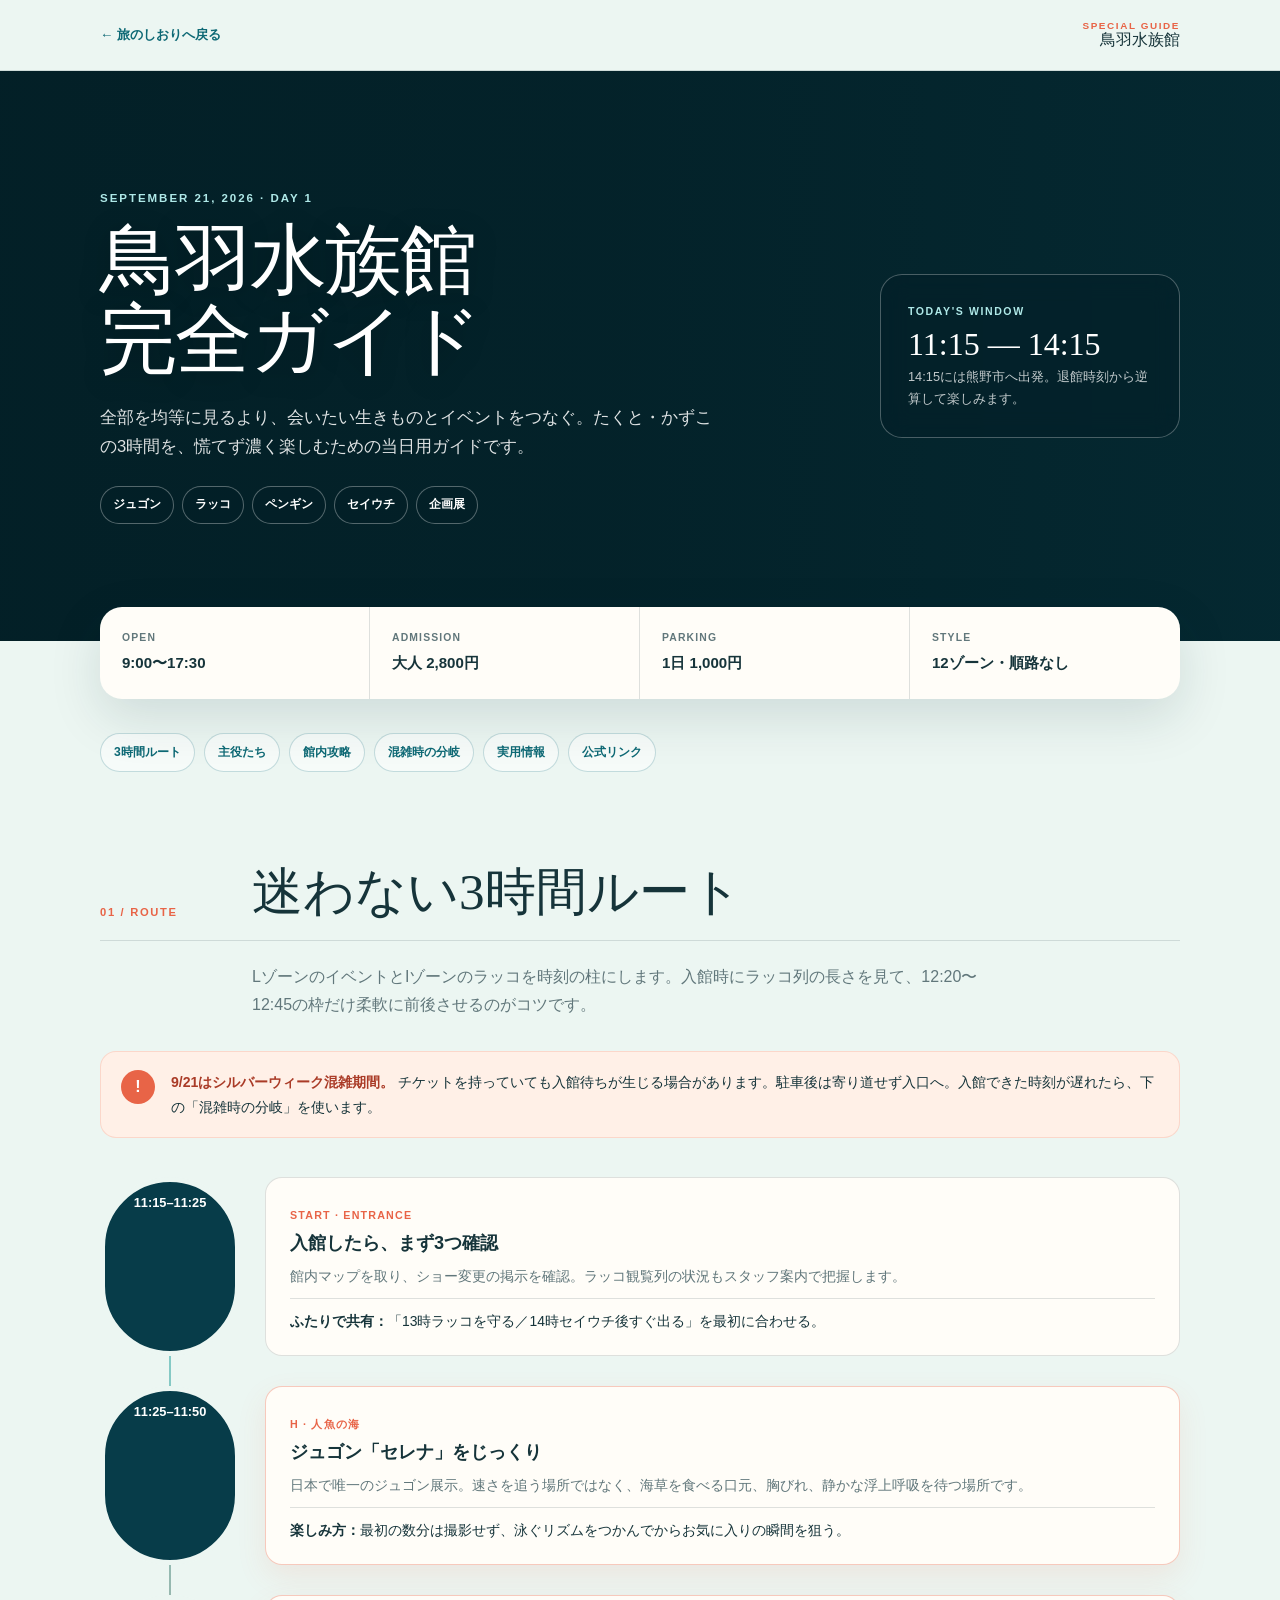
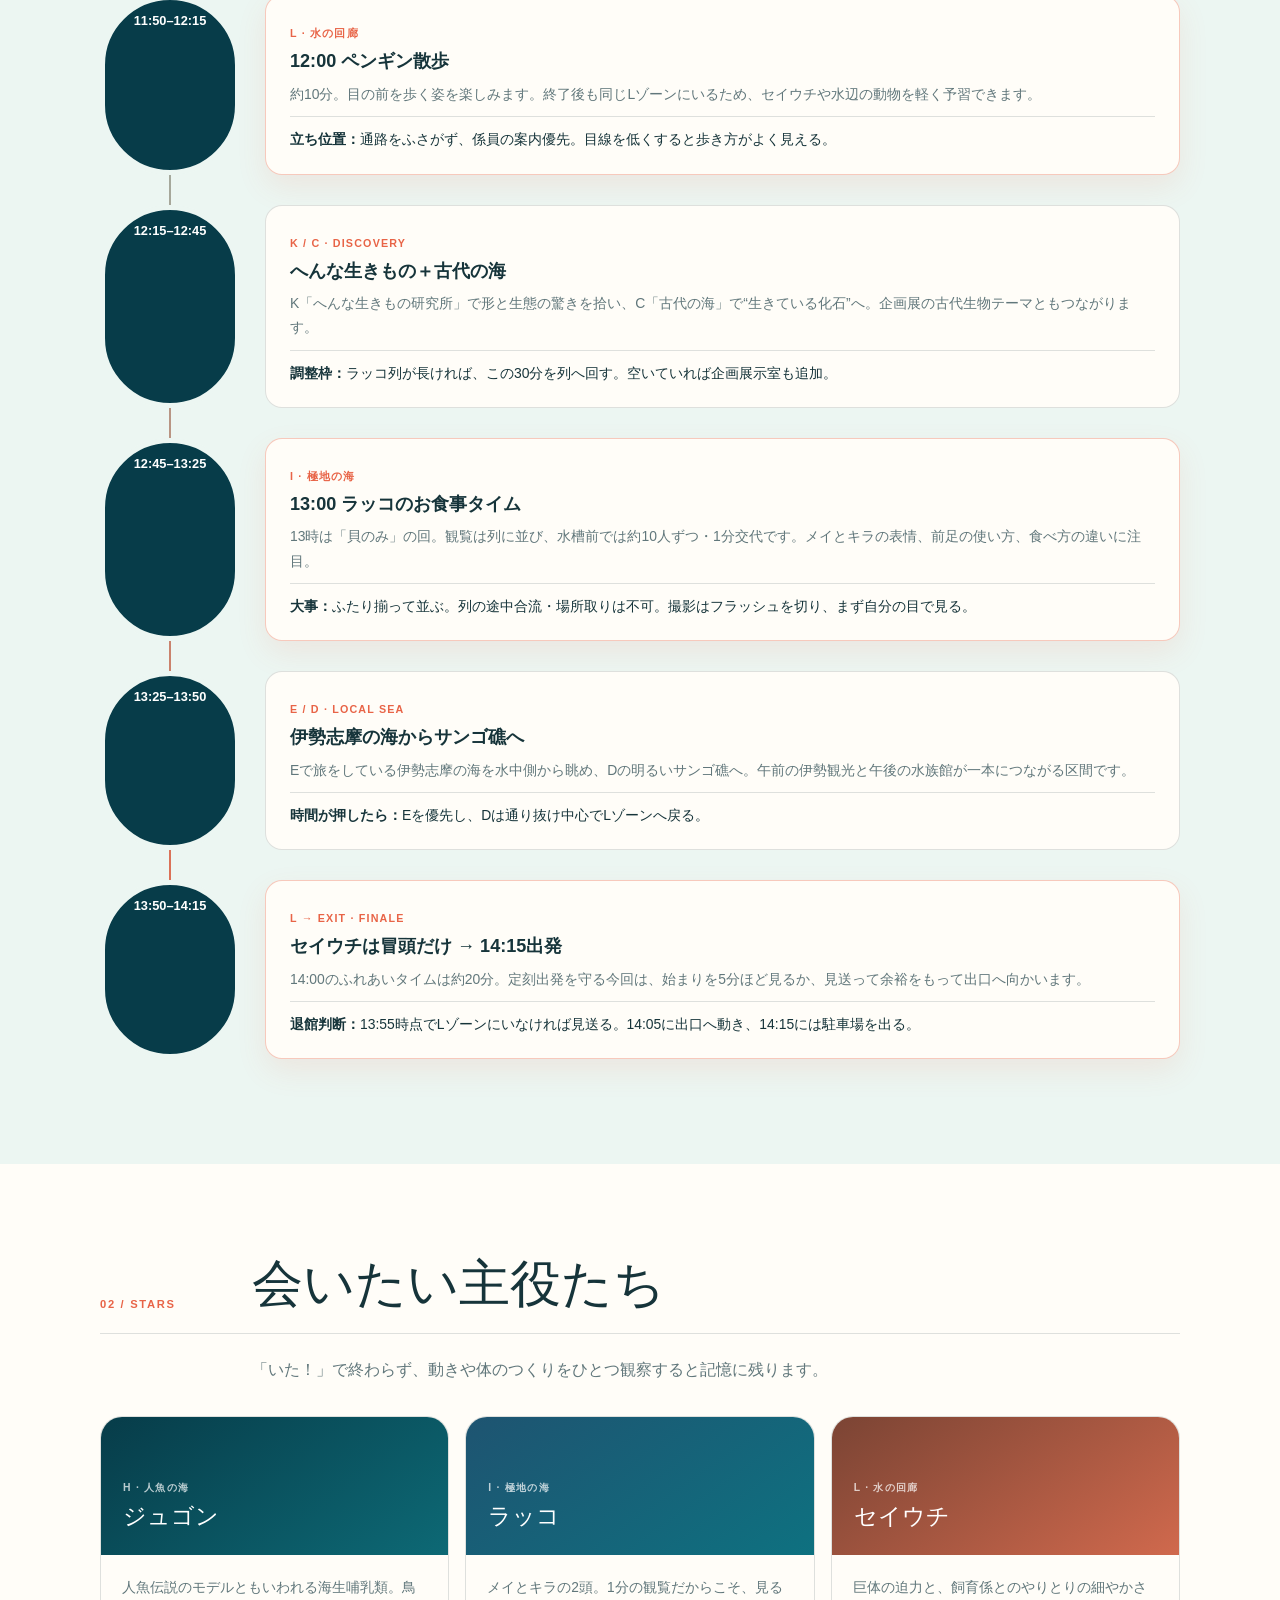
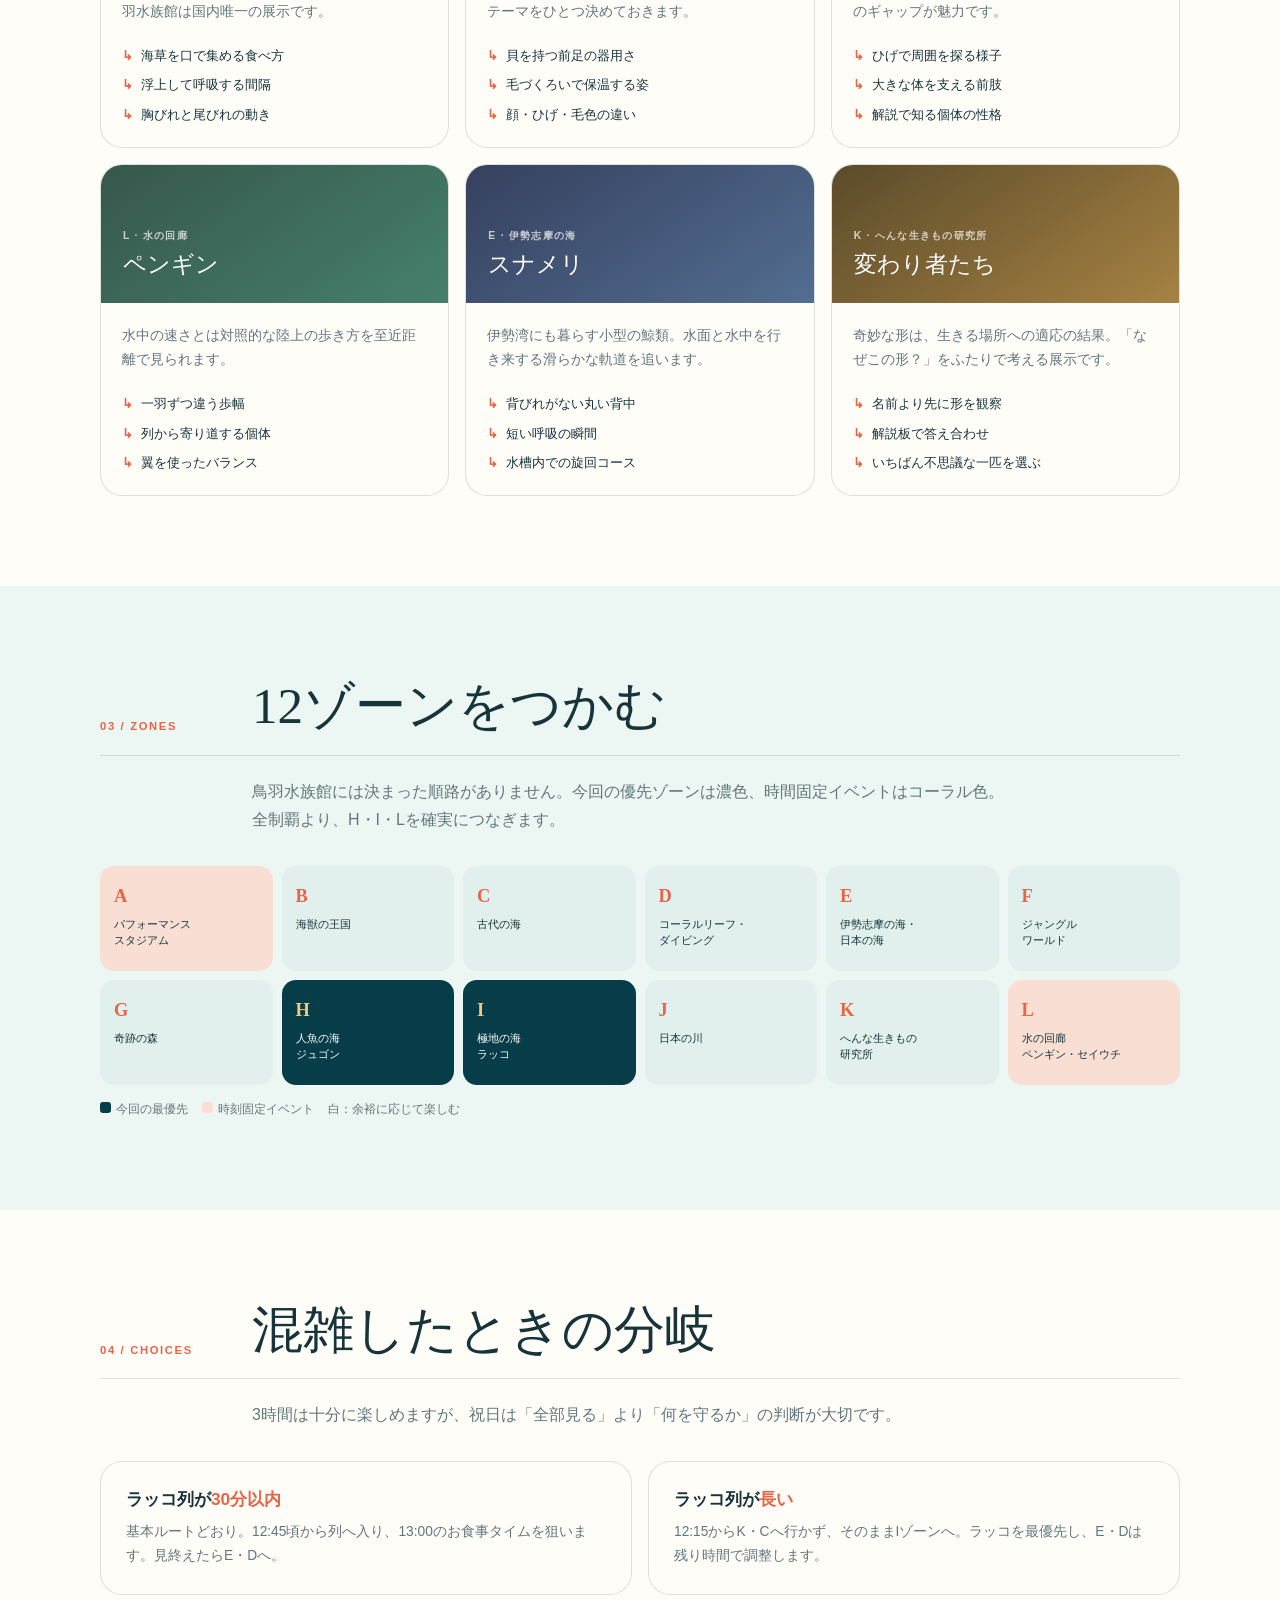
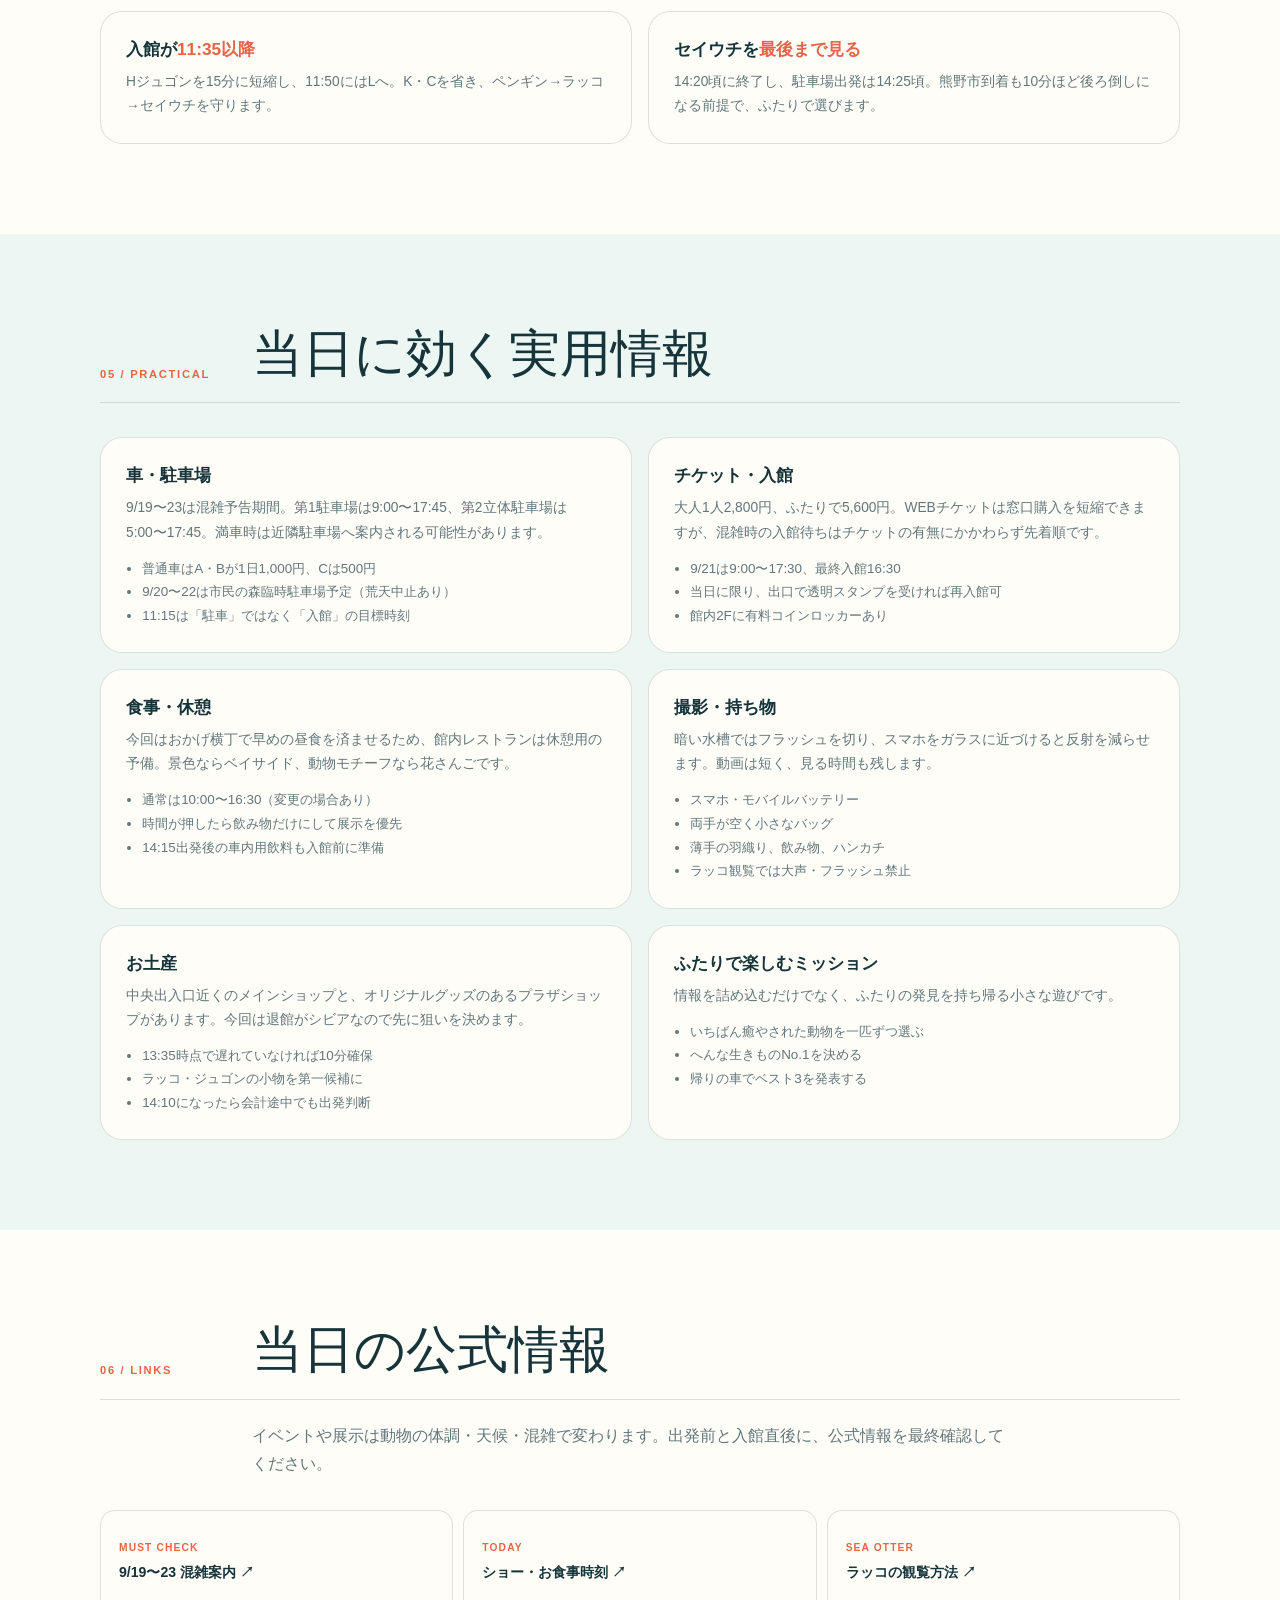
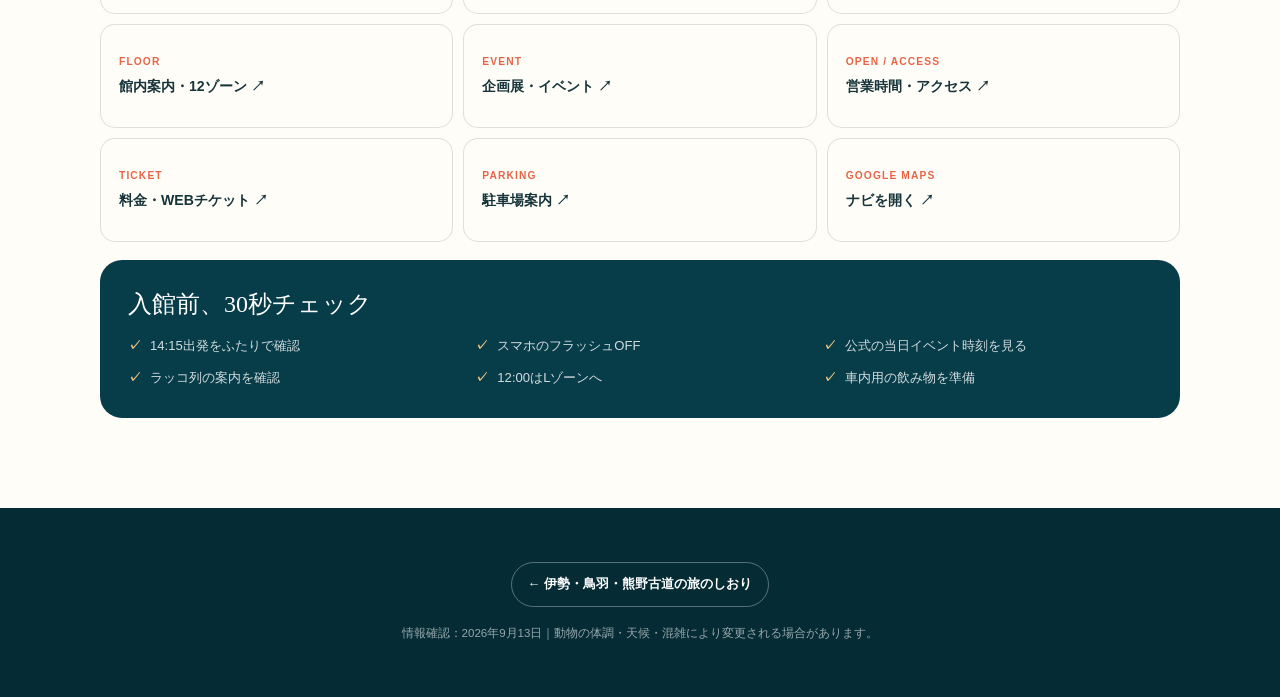
==== docs/toba-aquarium/index.html @ cc1ca096 "Add Toba Aquarium complete guide" ====
<!doctype html>
<html lang="ja">
<head>
  <meta charset="utf-8" />
  <meta name="viewport" content="width=device-width, initial-scale=1" />
  <meta name="description" content="2026年9月21日、11:15〜14:15の鳥羽水族館を楽しみ尽くす3時間完全ガイド" />
  <meta name="theme-color" content="#073c49" />
  <title>鳥羽水族館 完全ガイド｜伊勢・鳥羽・熊野古道の旅</title>
  <style>
    :root {
      --deep: #073c49;
      --deep-2: #052c35;
      --sea: #0d6975;
      --aqua: #78d7d6;
      --foam: #ecf6f2;
      --paper: #fffdf8;
      --coral: #e86447;
      --gold: #f2c77f;
      --ink: #16343a;
      --muted: #61777b;
      --line: rgba(22,52,58,.14);
      --shadow: 0 18px 52px rgba(5,44,53,.13);
      --radius: 22px;
      --shell: min(1080px, calc(100% - 48px));
    }
    * { box-sizing: border-box; }
    html { scroll-behavior: smooth; scroll-padding-top: 86px; overflow-x: clip; }
    body { margin: 0; overflow-x: clip; background: var(--foam); color: var(--ink); font-family: -apple-system, BlinkMacSystemFont, "Hiragino Sans", "Yu Gothic", sans-serif; font-size: 16px; line-height: 1.75; }
    a { color: inherit; }
    img { display: block; max-width: 100%; }
    .shell { width: var(--shell); margin-inline: auto; }
    .skip { position: absolute; left: 12px; top: -80px; z-index: 2000; padding: 9px 12px; background: #fff; color: var(--deep); }
    .skip:focus { top: 10px; }
    .site-header { position: sticky; top: 0; z-index: 1000; background: rgba(236,246,242,.94); border-bottom: 1px solid var(--line); backdrop-filter: blur(15px); }
    .header-inner { min-height: 70px; display: flex; align-items: center; justify-content: space-between; gap: 24px; }
    .back { text-decoration: none; font-size: .83rem; font-weight: 800; color: var(--sea); }
    .brand { text-align: right; line-height: 1.15; }
    .brand small { display: block; color: var(--coral); font-size: .62rem; font-weight: 900; letter-spacing: .16em; }
    .brand strong { font-family: Georgia, "Hiragino Mincho ProN", serif; font-size: 1.02rem; font-weight: 500; }

    .hero { position: relative; min-height: 570px; overflow: hidden; background: var(--deep-2); color: #fff; isolation: isolate; }
    .hero::before { content: ""; position: absolute; inset: 0; z-index: -2; background: url("https://commons.wikimedia.org/wiki/Special:FilePath/%E9%B3%A5%E7%BE%BD%E6%B0%B4%E6%97%8F%E9%A4%A8%20Toba%20Aquarium%20%2854790849678%29.jpg?width=1600") center 48% / cover; }
    .hero::after { content: ""; position: absolute; inset: 0; z-index: -1; background: linear-gradient(90deg, rgba(3,31,38,.94), rgba(3,31,38,.76) 48%, rgba(3,31,38,.29)); }
    .hero-inner { min-height: 570px; display: grid; grid-template-columns: minmax(0,1fr) 300px; gap: 54px; align-items: center; padding-block: 62px; }
    .eyebrow { margin: 0 0 13px; color: #afe9e8; font-size: .72rem; font-weight: 900; letter-spacing: .17em; }
    h1 { margin: 0; font-family: Georgia, "Hiragino Mincho ProN", serif; font-size: clamp(3rem, 6vw, 5.8rem); font-weight: 500; line-height: 1.04; letter-spacing: -.025em; text-shadow: 0 4px 26px rgba(0,0,0,.25); }
    .hero-lead { max-width: 620px; margin: 22px 0 0; color: rgba(255,255,255,.87); font-size: 1.04rem; }
    .hero-tags { display: flex; flex-wrap: wrap; gap: 8px; margin-top: 25px; }
    .hero-tags span { padding: 7px 12px; border: 1px solid rgba(255,255,255,.32); border-radius: 999px; background: rgba(3,31,38,.25); font-size: .76rem; font-weight: 800; }
    .clock { padding: 27px; border: 1px solid rgba(255,255,255,.28); border-radius: var(--radius); background: rgba(3,31,38,.48); backdrop-filter: blur(13px); }
    .clock small { display: block; color: #afe9e8; font-size: .66rem; font-weight: 900; letter-spacing: .15em; }
    .clock strong { display: block; margin: 5px 0 2px; font-family: Georgia, serif; font-size: 2rem; font-weight: 500; line-height: 1.2; }
    .clock p { margin: 0; color: rgba(255,255,255,.76); font-size: .8rem; }

    .quickbar { position: relative; z-index: 2; margin-top: -34px; }
    .quickgrid { display: grid; grid-template-columns: repeat(4,1fr); overflow: hidden; border-radius: var(--radius); background: var(--paper); box-shadow: var(--shadow); }
    .quick { min-width: 0; padding: 22px; border-right: 1px solid var(--line); }
    .quick:last-child { border: 0; }
    .quick small { display: block; color: var(--muted); font-size: .65rem; font-weight: 800; letter-spacing: .11em; }
    .quick b { display: block; margin-top: 3px; font-size: .94rem; }

    .jump { display: flex; gap: 9px; margin-block: 34px 0; overflow-x: auto; scrollbar-width: none; }
    .jump::-webkit-scrollbar { display: none; }
    .jump a { flex: 0 0 auto; padding: 8px 13px; border: 1px solid rgba(13,105,117,.22); border-radius: 999px; background: rgba(255,255,255,.55); color: var(--sea); font-size: .76rem; font-weight: 800; text-decoration: none; }
    .section { padding-block: 90px; }
    .section.alt { background: var(--paper); }
    .section-head { display: grid; grid-template-columns: 124px 1fr; gap: 28px; align-items: end; margin-bottom: 34px; padding-bottom: 18px; border-bottom: 1px solid var(--line); }
    .section-no { margin: 0; color: var(--coral); font-size: .7rem; font-weight: 900; letter-spacing: .15em; }
    h2 { margin: 0; font-family: Georgia, "Hiragino Mincho ProN", serif; font-size: clamp(2rem, 4vw, 3.35rem); font-weight: 500; line-height: 1.18; }
    h3 { line-height: 1.4; }
    .lead { max-width: 760px; margin: -12px 0 32px 152px; color: var(--muted); }
    .notice { display: grid; grid-template-columns: auto 1fr; gap: 16px; align-items: start; margin-bottom: 24px; padding: 18px 20px; border-radius: 16px; background: #fff0e7; border: 1px solid rgba(232,100,71,.18); }
    .notice-mark { display: grid; place-items: center; width: 34px; height: 34px; border-radius: 50%; background: var(--coral); color: #fff; font-weight: 900; }
    .notice p { margin: 0; font-size: .88rem; }
    .notice b { color: #aa3b27; }

    .route { position: relative; display: grid; gap: 0; margin: 0; padding: 0; list-style: none; }
    .route::before { content: ""; position: absolute; left: 69px; top: 40px; bottom: 40px; width: 2px; background: linear-gradient(var(--aqua), var(--coral)); }
    .route li { position: relative; display: grid; grid-template-columns: 140px 1fr; gap: 25px; padding: 15px 0; }
    .route time { position: relative; z-index: 1; justify-self: start; min-width: 140px; padding: 10px 12px; border: 5px solid var(--foam); border-radius: 999px; background: var(--deep); color: #fff; font-size: .8rem; font-weight: 900; text-align: center; font-variant-numeric: tabular-nums; }
    .route-card { padding: 22px 24px; border: 1px solid var(--line); border-radius: 17px; background: var(--paper); }
    .route-card.feature { border-color: rgba(232,100,71,.34); box-shadow: 0 12px 30px rgba(232,100,71,.1); }
    .route-card small { color: var(--coral); font-size: .67rem; font-weight: 900; letter-spacing: .11em; }
    .route-card h3 { margin: 3px 0 7px; font-size: 1.13rem; }
    .route-card p { margin: 0; color: var(--muted); font-size: .87rem; }
    .route-card .tip { margin-top: 10px; padding-top: 10px; border-top: 1px solid var(--line); color: var(--ink); }

    .animal-grid { display: grid; grid-template-columns: repeat(3,1fr); gap: 16px; }
    .animal { min-width: 0; overflow: hidden; border: 1px solid var(--line); border-radius: var(--radius); background: var(--paper); }
    .animal-top { min-height: 138px; display: grid; align-content: end; padding: 22px; background: linear-gradient(145deg, var(--deep), var(--sea)); color: #fff; }
    .animal:nth-child(2) .animal-top { background: linear-gradient(145deg, #1e5471, #0e7180); }
    .animal:nth-child(3) .animal-top { background: linear-gradient(145deg, #7b4434, #d0694d); }
    .animal:nth-child(4) .animal-top { background: linear-gradient(145deg, #37574c, #45806c); }
    .animal:nth-child(5) .animal-top { background: linear-gradient(145deg, #36405e, #526e91); }
    .animal:nth-child(6) .animal-top { background: linear-gradient(145deg, #5b4b2a, #a68243); }
    .animal-top small { color: rgba(255,255,255,.72); font-size: .65rem; font-weight: 900; letter-spacing: .12em; }
    .animal-top h3 { margin: 4px 0 0; font-family: Georgia, "Hiragino Mincho ProN", serif; font-size: 1.42rem; font-weight: 500; }
    .animal-body { padding: 21px; }
    .animal-body p { margin: 0; color: var(--muted); font-size: .86rem; }
    .watch { margin: 14px 0 0; padding: 0; list-style: none; }
    .watch li { padding: 7px 0 0 19px; position: relative; font-size: .8rem; }
    .watch li::before { content: "↳"; position: absolute; left: 0; color: var(--coral); font-weight: 900; }

    .zone-map { display: grid; grid-template-columns: repeat(6,1fr); gap: 9px; }
    .zone { min-height: 105px; padding: 14px; border-radius: 14px; background: #e2f0ed; }
    .zone.priority { background: var(--deep); color: #fff; }
    .zone.event { background: #f9dfd3; }
    .zone b { display: block; color: var(--coral); font-family: Georgia, serif; font-size: 1.15rem; }
    .zone.priority b { color: var(--gold); }
    .zone span { display: block; margin-top: 4px; font-size: .71rem; line-height: 1.45; }
    .legend { display: flex; flex-wrap: wrap; gap: 14px; margin-top: 14px; color: var(--muted); font-size: .75rem; }
    .legend i { display: inline-block; width: 11px; height: 11px; margin-right: 5px; border-radius: 3px; background: var(--deep); }
    .legend span:nth-child(2) i { background: #f9dfd3; }

    .choice-grid, .practical-grid { display: grid; grid-template-columns: 1fr 1fr; gap: 16px; }
    .choice, .practical { padding: 25px; border: 1px solid var(--line); border-radius: var(--radius); background: var(--paper); }
    .choice h3, .practical h3 { margin: 0 0 9px; font-size: 1.08rem; }
    .choice p, .practical p { margin: 0; color: var(--muted); font-size: .86rem; }
    .choice strong { color: var(--coral); }
    .practical ul { margin: 12px 0 0; padding-left: 1.2em; color: var(--muted); font-size: .84rem; }

    .links { display: grid; grid-template-columns: repeat(3,1fr); gap: 10px; }
    .link { display: grid; min-height: 104px; align-content: center; padding: 18px; border: 1px solid var(--line); border-radius: 15px; background: var(--paper); text-decoration: none; transition: transform .2s ease, box-shadow .2s ease; }
    .link:hover, .link:focus-visible { transform: translateY(-2px); box-shadow: var(--shadow); }
    .link small { color: var(--coral); font-size: .64rem; font-weight: 900; letter-spacing: .11em; }
    .link b { margin-top: 3px; font-size: .88rem; }
    .final-card { margin-top: 18px; padding: 28px; border-radius: var(--radius); background: var(--deep); color: #fff; }
    .final-card h3 { margin: 0 0 14px; font-family: Georgia, "Hiragino Mincho ProN", serif; font-size: 1.5rem; font-weight: 500; }
    .check { display: grid; grid-template-columns: repeat(3,1fr); gap: 9px 18px; margin: 0; padding: 0; list-style: none; }
    .check li { padding-left: 22px; position: relative; color: rgba(255,255,255,.82); font-size: .82rem; }
    .check li::before { content: "✓"; position: absolute; left: 0; color: var(--gold); font-weight: 900; }
    footer { padding: 54px 24px; background: var(--deep-2); color: #fff; text-align: center; }
    footer a { display: inline-block; padding: 10px 16px; border: 1px solid rgba(255,255,255,.32); border-radius: 999px; text-decoration: none; font-size: .8rem; font-weight: 800; }
    footer p { margin: 16px 0 0; color: rgba(255,255,255,.58); font-size: .72rem; }

    @media (max-width: 900px) {
      .hero-inner { grid-template-columns: 1fr; }
      .clock { max-width: 430px; }
      .quickgrid { grid-template-columns: 1fr 1fr; }
      .quick:nth-child(2) { border-right: 0; }
      .quick:nth-child(-n+2) { border-bottom: 1px solid var(--line); }
      .animal-grid { grid-template-columns: 1fr 1fr; }
      .zone-map { grid-template-columns: repeat(4,1fr); }
    }
    @media (max-width: 680px) {
      :root { --shell: calc(100% - 28px); --radius: 18px; }
      html { scroll-padding-top: 68px; }
      .header-inner { min-height: 64px; }
      .brand strong { font-size: .88rem; }
      .hero, .hero-inner { min-height: 600px; }
      .hero::after { background: linear-gradient(0deg, rgba(3,31,38,.96), rgba(3,31,38,.67) 70%, rgba(3,31,38,.28)); }
      .hero-inner { align-content: end; gap: 24px; padding-block: 52px 70px; }
      h1 { font-size: clamp(2.75rem, 13vw, 4rem); }
      .hero-lead { font-size: .92rem; }
      .clock { padding: 19px; }
      .clock strong { font-size: 1.65rem; }
      .quickbar { margin-top: -24px; }
      .quick { padding: 16px; }
      .section { padding-block: 72px; }
      .section-head { grid-template-columns: 1fr; gap: 5px; margin-bottom: 26px; }
      .lead { margin: -10px 0 25px; font-size: .88rem; }
      .route::before { left: 8px; }
      .route li { grid-template-columns: 1fr; gap: 8px; padding-left: 26px; }
      .route time { min-width: 0; border-width: 4px; justify-self: start; }
      .route-card { padding: 19px; }
      .animal-grid, .choice-grid, .practical-grid { grid-template-columns: 1fr; }
      .zone-map { grid-template-columns: 1fr 1fr; }
      .links { grid-template-columns: 1fr 1fr; }
      .check { grid-template-columns: 1fr; }
    }
    @media (max-width: 410px) {
      .quickgrid, .links { grid-template-columns: 1fr; }
      .quick { border-right: 0; border-bottom: 1px solid var(--line); }
      .quick:last-child { border-bottom: 0; }
      .zone { min-height: 94px; }
    }
    @media (prefers-reduced-motion: reduce) { html { scroll-behavior: auto; } }
  </style>
</head>
<body>
  <a class="skip" href="#main">本文へ移動</a>
  <header class="site-header"><div class="shell header-inner"><a class="back" href="../">← 旅のしおりへ戻る</a><div class="brand"><small>SPECIAL GUIDE</small><strong>鳥羽水族館</strong></div></div></header>
  <main id="main">
    <section class="hero"><div class="shell hero-inner"><div><p class="eyebrow">SEPTEMBER 21, 2026 · DAY 1</p><h1>鳥羽水族館<br />完全ガイド</h1><p class="hero-lead">全部を均等に見るより、会いたい生きものとイベントをつなぐ。たくと・かずこの3時間を、慌てず濃く楽しむための当日用ガイドです。</p><div class="hero-tags"><span>ジュゴン</span><span>ラッコ</span><span>ペンギン</span><span>セイウチ</span><span>企画展</span></div></div><aside class="clock"><small>TODAY'S WINDOW</small><strong>11:15 — 14:15</strong><p>14:15には熊野市へ出発。退館時刻から逆算して楽しみます。</p></aside></div></section>

    <div class="shell quickbar"><div class="quickgrid"><div class="quick"><small>OPEN</small><b>9:00〜17:30</b></div><div class="quick"><small>ADMISSION</small><b>大人 2,800円</b></div><div class="quick"><small>PARKING</small><b>1日 1,000円</b></div><div class="quick"><small>STYLE</small><b>12ゾーン・順路なし</b></div></div></div>
    <nav class="shell jump" aria-label="ガイド内メニュー"><a href="#route">3時間ルート</a><a href="#animals">主役たち</a><a href="#zones">館内攻略</a><a href="#choices">混雑時の分岐</a><a href="#practical">実用情報</a><a href="#official">公式リンク</a></nav>

    <section class="section shell" id="route"><div class="section-head"><p class="section-no">01 / ROUTE</p><h2>迷わない3時間ルート</h2></div><p class="lead">LゾーンのイベントとIゾーンのラッコを時刻の柱にします。入館時にラッコ列の長さを見て、12:20〜12:45の枠だけ柔軟に前後させるのがコツです。</p>
      <div class="notice"><span class="notice-mark">!</span><p><b>9/21はシルバーウィーク混雑期間。</b> チケットを持っていても入館待ちが生じる場合があります。駐車後は寄り道せず入口へ。入館できた時刻が遅れたら、下の「混雑時の分岐」を使います。</p></div>
      <ol class="route">
        <li><time>11:15–11:25</time><div class="route-card"><small>START · ENTRANCE</small><h3>入館したら、まず3つ確認</h3><p>館内マップを取り、ショー変更の掲示を確認。ラッコ観覧列の状況もスタッフ案内で把握します。</p><p class="tip"><b>ふたりで共有：</b>「13時ラッコを守る／14時セイウチ後すぐ出る」を最初に合わせる。</p></div></li>
        <li><time>11:25–11:50</time><div class="route-card feature"><small>H · 人魚の海</small><h3>ジュゴン「セレナ」をじっくり</h3><p>日本で唯一のジュゴン展示。速さを追う場所ではなく、海草を食べる口元、胸びれ、静かな浮上呼吸を待つ場所です。</p><p class="tip"><b>楽しみ方：</b>最初の数分は撮影せず、泳ぐリズムをつかんでからお気に入りの瞬間を狙う。</p></div></li>
        <li><time>11:50–12:15</time><div class="route-card feature"><small>L · 水の回廊</small><h3>12:00 ペンギン散歩</h3><p>約10分。目の前を歩く姿を楽しみます。終了後も同じLゾーンにいるため、セイウチや水辺の動物を軽く予習できます。</p><p class="tip"><b>立ち位置：</b>通路をふさがず、係員の案内優先。目線を低くすると歩き方がよく見える。</p></div></li>
        <li><time>12:15–12:45</time><div class="route-card"><small>K / C · DISCOVERY</small><h3>へんな生きもの＋古代の海</h3><p>K「へんな生きもの研究所」で形と生態の驚きを拾い、C「古代の海」で“生きている化石”へ。企画展の古代生物テーマともつながります。</p><p class="tip"><b>調整枠：</b>ラッコ列が長ければ、この30分を列へ回す。空いていれば企画展示室も追加。</p></div></li>
        <li><time>12:45–13:25</time><div class="route-card feature"><small>I · 極地の海</small><h3>13:00 ラッコのお食事タイム</h3><p>13時は「貝のみ」の回。観覧は列に並び、水槽前では約10人ずつ・1分交代です。メイとキラの表情、前足の使い方、食べ方の違いに注目。</p><p class="tip"><b>大事：</b>ふたり揃って並ぶ。列の途中合流・場所取りは不可。撮影はフラッシュを切り、まず自分の目で見る。</p></div></li>
        <li><time>13:25–13:50</time><div class="route-card"><small>E / D · LOCAL SEA</small><h3>伊勢志摩の海からサンゴ礁へ</h3><p>Eで旅をしている伊勢志摩の海を水中側から眺め、Dの明るいサンゴ礁へ。午前の伊勢観光と午後の水族館が一本につながる区間です。</p><p class="tip"><b>時間が押したら：</b>Eを優先し、Dは通り抜け中心でLゾーンへ戻る。</p></div></li>
        <li><time>13:50–14:15</time><div class="route-card feature"><small>L → EXIT · FINALE</small><h3>セイウチは冒頭だけ → 14:15出発</h3><p>14:00のふれあいタイムは約20分。定刻出発を守る今回は、始まりを5分ほど見るか、見送って余裕をもって出口へ向かいます。</p><p class="tip"><b>退館判断：</b>13:55時点でLゾーンにいなければ見送る。14:05に出口へ動き、14:15には駐車場を出る。</p></div></li>
      </ol>
    </section>

    <section class="section alt" id="animals"><div class="shell"><div class="section-head"><p class="section-no">02 / STARS</p><h2>会いたい主役たち</h2></div><p class="lead">「いた！」で終わらず、動きや体のつくりをひとつ観察すると記憶に残ります。</p>
      <div class="animal-grid">
        <article class="animal"><div class="animal-top"><small>H · 人魚の海</small><h3>ジュゴン</h3></div><div class="animal-body"><p>人魚伝説のモデルともいわれる海生哺乳類。鳥羽水族館は国内唯一の展示です。</p><ul class="watch"><li>海草を口で集める食べ方</li><li>浮上して呼吸する間隔</li><li>胸びれと尾びれの動き</li></ul></div></article>
        <article class="animal"><div class="animal-top"><small>I · 極地の海</small><h3>ラッコ</h3></div><div class="animal-body"><p>メイとキラの2頭。1分の観覧だからこそ、見るテーマをひとつ決めておきます。</p><ul class="watch"><li>貝を持つ前足の器用さ</li><li>毛づくろいで保温する姿</li><li>顔・ひげ・毛色の違い</li></ul></div></article>
        <article class="animal"><div class="animal-top"><small>L · 水の回廊</small><h3>セイウチ</h3></div><div class="animal-body"><p>巨体の迫力と、飼育係とのやりとりの細やかさのギャップが魅力です。</p><ul class="watch"><li>ひげで周囲を探る様子</li><li>大きな体を支える前肢</li><li>解説で知る個体の性格</li></ul></div></article>
        <article class="animal"><div class="animal-top"><small>L · 水の回廊</small><h3>ペンギン</h3></div><div class="animal-body"><p>水中の速さとは対照的な陸上の歩き方を至近距離で見られます。</p><ul class="watch"><li>一羽ずつ違う歩幅</li><li>列から寄り道する個体</li><li>翼を使ったバランス</li></ul></div></article>
        <article class="animal"><div class="animal-top"><small>E · 伊勢志摩の海</small><h3>スナメリ</h3></div><div class="animal-body"><p>伊勢湾にも暮らす小型の鯨類。水面と水中を行き来する滑らかな軌道を追います。</p><ul class="watch"><li>背びれがない丸い背中</li><li>短い呼吸の瞬間</li><li>水槽内での旋回コース</li></ul></div></article>
        <article class="animal"><div class="animal-top"><small>K · へんな生きもの研究所</small><h3>変わり者たち</h3></div><div class="animal-body"><p>奇妙な形は、生きる場所への適応の結果。「なぜこの形？」をふたりで考える展示です。</p><ul class="watch"><li>名前より先に形を観察</li><li>解説板で答え合わせ</li><li>いちばん不思議な一匹を選ぶ</li></ul></div></article>
      </div>
    </div></section>

    <section class="section shell" id="zones"><div class="section-head"><p class="section-no">03 / ZONES</p><h2>12ゾーンをつかむ</h2></div><p class="lead">鳥羽水族館には決まった順路がありません。今回の優先ゾーンは濃色、時間固定イベントはコーラル色。全制覇より、H・I・Lを確実につなぎます。</p>
      <div class="zone-map" aria-label="鳥羽水族館AからLまでの12ゾーン">
        <div class="zone event"><b>A</b><span>パフォーマンス<br />スタジアム</span></div><div class="zone"><b>B</b><span>海獣の王国</span></div><div class="zone"><b>C</b><span>古代の海</span></div><div class="zone"><b>D</b><span>コーラルリーフ・<br />ダイビング</span></div><div class="zone"><b>E</b><span>伊勢志摩の海・<br />日本の海</span></div><div class="zone"><b>F</b><span>ジャングル<br />ワールド</span></div>
        <div class="zone"><b>G</b><span>奇跡の森</span></div><div class="zone priority"><b>H</b><span>人魚の海<br />ジュゴン</span></div><div class="zone priority"><b>I</b><span>極地の海<br />ラッコ</span></div><div class="zone"><b>J</b><span>日本の川</span></div><div class="zone"><b>K</b><span>へんな生きもの<br />研究所</span></div><div class="zone event"><b>L</b><span>水の回廊<br />ペンギン・セイウチ</span></div>
      </div><div class="legend"><span><i></i>今回の最優先</span><span><i></i>時刻固定イベント</span><span>白：余裕に応じて楽しむ</span></div>
    </section>

    <section class="section alt" id="choices"><div class="shell"><div class="section-head"><p class="section-no">04 / CHOICES</p><h2>混雑したときの分岐</h2></div><p class="lead">3時間は十分に楽しめますが、祝日は「全部見る」より「何を守るか」の判断が大切です。</p><div class="choice-grid">
      <article class="choice"><h3>ラッコ列が<strong>30分以内</strong></h3><p>基本ルートどおり。12:45頃から列へ入り、13:00のお食事タイムを狙います。見終えたらE・Dへ。</p></article>
      <article class="choice"><h3>ラッコ列が<strong>長い</strong></h3><p>12:15からK・Cへ行かず、そのままIゾーンへ。ラッコを最優先し、E・Dは残り時間で調整します。</p></article>
      <article class="choice"><h3>入館が<strong>11:35以降</strong></h3><p>Hジュゴンを15分に短縮し、11:50にはLへ。K・Cを省き、ペンギン→ラッコ→セイウチを守ります。</p></article>
      <article class="choice"><h3>セイウチを<strong>最後まで見る</strong></h3><p>14:20頃に終了し、駐車場出発は14:25頃。熊野市到着も10分ほど後ろ倒しになる前提で、ふたりで選びます。</p></article>
    </div></div></section>

    <section class="section shell" id="practical"><div class="section-head"><p class="section-no">05 / PRACTICAL</p><h2>当日に効く実用情報</h2></div><div class="practical-grid">
      <article class="practical"><h3>車・駐車場</h3><p>9/19〜23は混雑予告期間。第1駐車場は9:00〜17:45、第2立体駐車場は5:00〜17:45。満車時は近隣駐車場へ案内される可能性があります。</p><ul><li>普通車はA・Bが1日1,000円、Cは500円</li><li>9/20〜22は市民の森臨時駐車場予定（荒天中止あり）</li><li>11:15は「駐車」ではなく「入館」の目標時刻</li></ul></article>
      <article class="practical"><h3>チケット・入館</h3><p>大人1人2,800円、ふたりで5,600円。WEBチケットは窓口購入を短縮できますが、混雑時の入館待ちはチケットの有無にかかわらず先着順です。</p><ul><li>9/21は9:00〜17:30、最終入館16:30</li><li>当日に限り、出口で透明スタンプを受ければ再入館可</li><li>館内2Fに有料コインロッカーあり</li></ul></article>
      <article class="practical"><h3>食事・休憩</h3><p>今回はおかげ横丁で早めの昼食を済ませるため、館内レストランは休憩用の予備。景色ならベイサイド、動物モチーフなら花さんごです。</p><ul><li>通常は10:00〜16:30（変更の場合あり）</li><li>時間が押したら飲み物だけにして展示を優先</li><li>14:15出発後の車内用飲料も入館前に準備</li></ul></article>
      <article class="practical"><h3>撮影・持ち物</h3><p>暗い水槽ではフラッシュを切り、スマホをガラスに近づけると反射を減らせます。動画は短く、見る時間も残します。</p><ul><li>スマホ・モバイルバッテリー</li><li>両手が空く小さなバッグ</li><li>薄手の羽織り、飲み物、ハンカチ</li><li>ラッコ観覧では大声・フラッシュ禁止</li></ul></article>
      <article class="practical"><h3>お土産</h3><p>中央出入口近くのメインショップと、オリジナルグッズのあるプラザショップがあります。今回は退館がシビアなので先に狙いを決めます。</p><ul><li>13:35時点で遅れていなければ10分確保</li><li>ラッコ・ジュゴンの小物を第一候補に</li><li>14:10になったら会計途中でも出発判断</li></ul></article>
      <article class="practical"><h3>ふたりで楽しむミッション</h3><p>情報を詰め込むだけでなく、ふたりの発見を持ち帰る小さな遊びです。</p><ul><li>いちばん癒やされた動物を一匹ずつ選ぶ</li><li>へんな生きものNo.1を決める</li><li>帰りの車でベスト3を発表する</li></ul></article>
    </div></section>

    <section class="section alt" id="official"><div class="shell"><div class="section-head"><p class="section-no">06 / LINKS</p><h2>当日の公式情報</h2></div><p class="lead">イベントや展示は動物の体調・天候・混雑で変わります。出発前と入館直後に、公式情報を最終確認してください。</p><div class="links">
      <a class="link" href="https://aquarium.co.jp/topics/260913_01" target="_blank" rel="noopener"><small>MUST CHECK</small><b>9/19〜23 混雑案内 ↗</b></a>
      <a class="link" href="https://aquarium.co.jp/show/" target="_blank" rel="noopener"><small>TODAY</small><b>ショー・お食事時刻 ↗</b></a>
      <a class="link" href="https://aquarium.co.jp/topics/250201_01" target="_blank" rel="noopener"><small>SEA OTTER</small><b>ラッコの観覧方法 ↗</b></a>
      <a class="link" href="https://aquarium.co.jp/kannai/" target="_blank" rel="noopener"><small>FLOOR</small><b>館内案内・12ゾーン ↗</b></a>
      <a class="link" href="https://aquarium.co.jp/event/" target="_blank" rel="noopener"><small>EVENT</small><b>企画展・イベント ↗</b></a>
      <a class="link" href="https://aquarium.co.jp/eigyo/" target="_blank" rel="noopener"><small>OPEN / ACCESS</small><b>営業時間・アクセス ↗</b></a>
      <a class="link" href="https://aquarium.co.jp/ryoukin/" target="_blank" rel="noopener"><small>TICKET</small><b>料金・WEBチケット ↗</b></a>
      <a class="link" href="https://aquarium.co.jp/eigyo/kuruma/" target="_blank" rel="noopener"><small>PARKING</small><b>駐車場案内 ↗</b></a>
      <a class="link" href="https://www.google.com/maps/dir/?api=1&destination=%E9%B3%A5%E7%BE%BD%E6%B0%B4%E6%97%8F%E9%A4%A8" target="_blank" rel="noopener"><small>GOOGLE MAPS</small><b>ナビを開く ↗</b></a>
    </div><div class="final-card"><h3>入館前、30秒チェック</h3><ul class="check"><li>14:15出発をふたりで確認</li><li>スマホのフラッシュOFF</li><li>公式の当日イベント時刻を見る</li><li>ラッコ列の案内を確認</li><li>12:00はLゾーンへ</li><li>車内用の飲み物を準備</li></ul></div></div></section>
  </main>
  <footer><a href="../">← 伊勢・鳥羽・熊野古道の旅のしおり</a><p>情報確認：2026年9月13日｜動物の体調・天候・混雑により変更される場合があります。</p></footer>
</body>
</html>
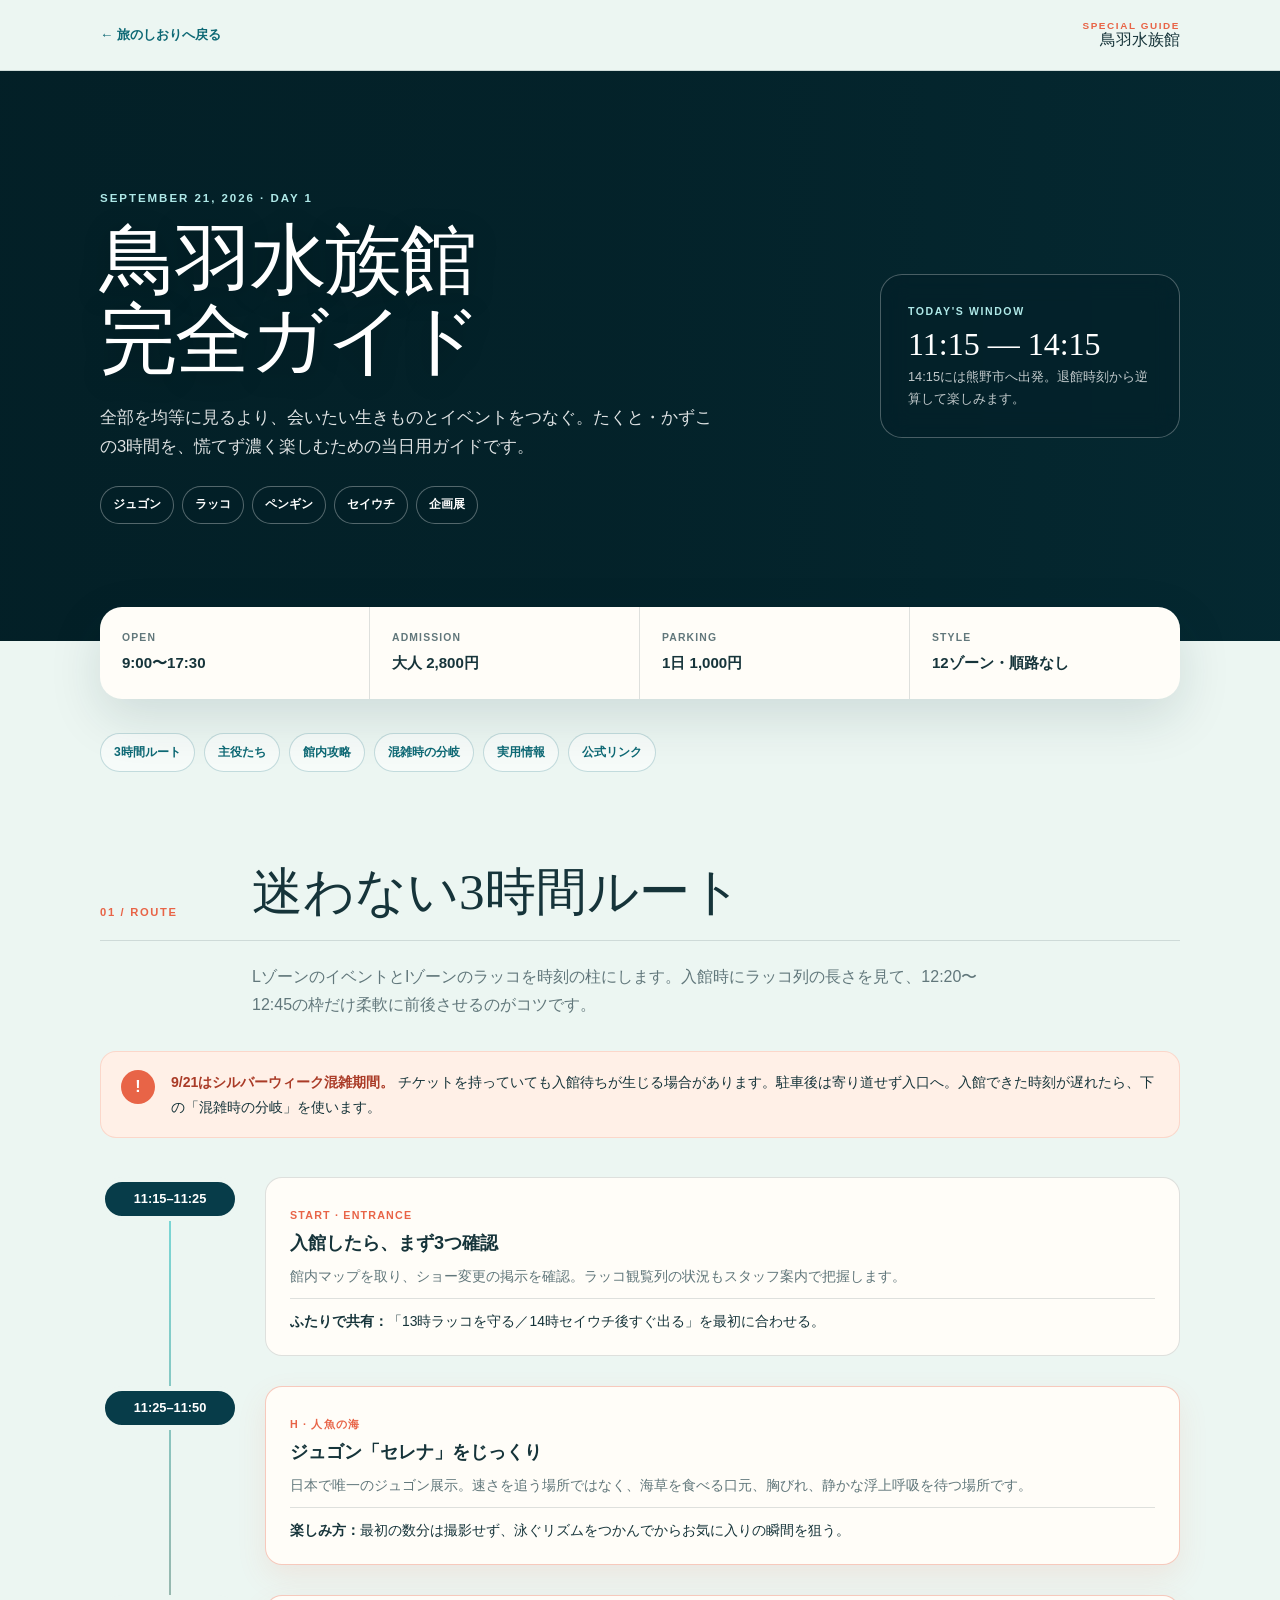
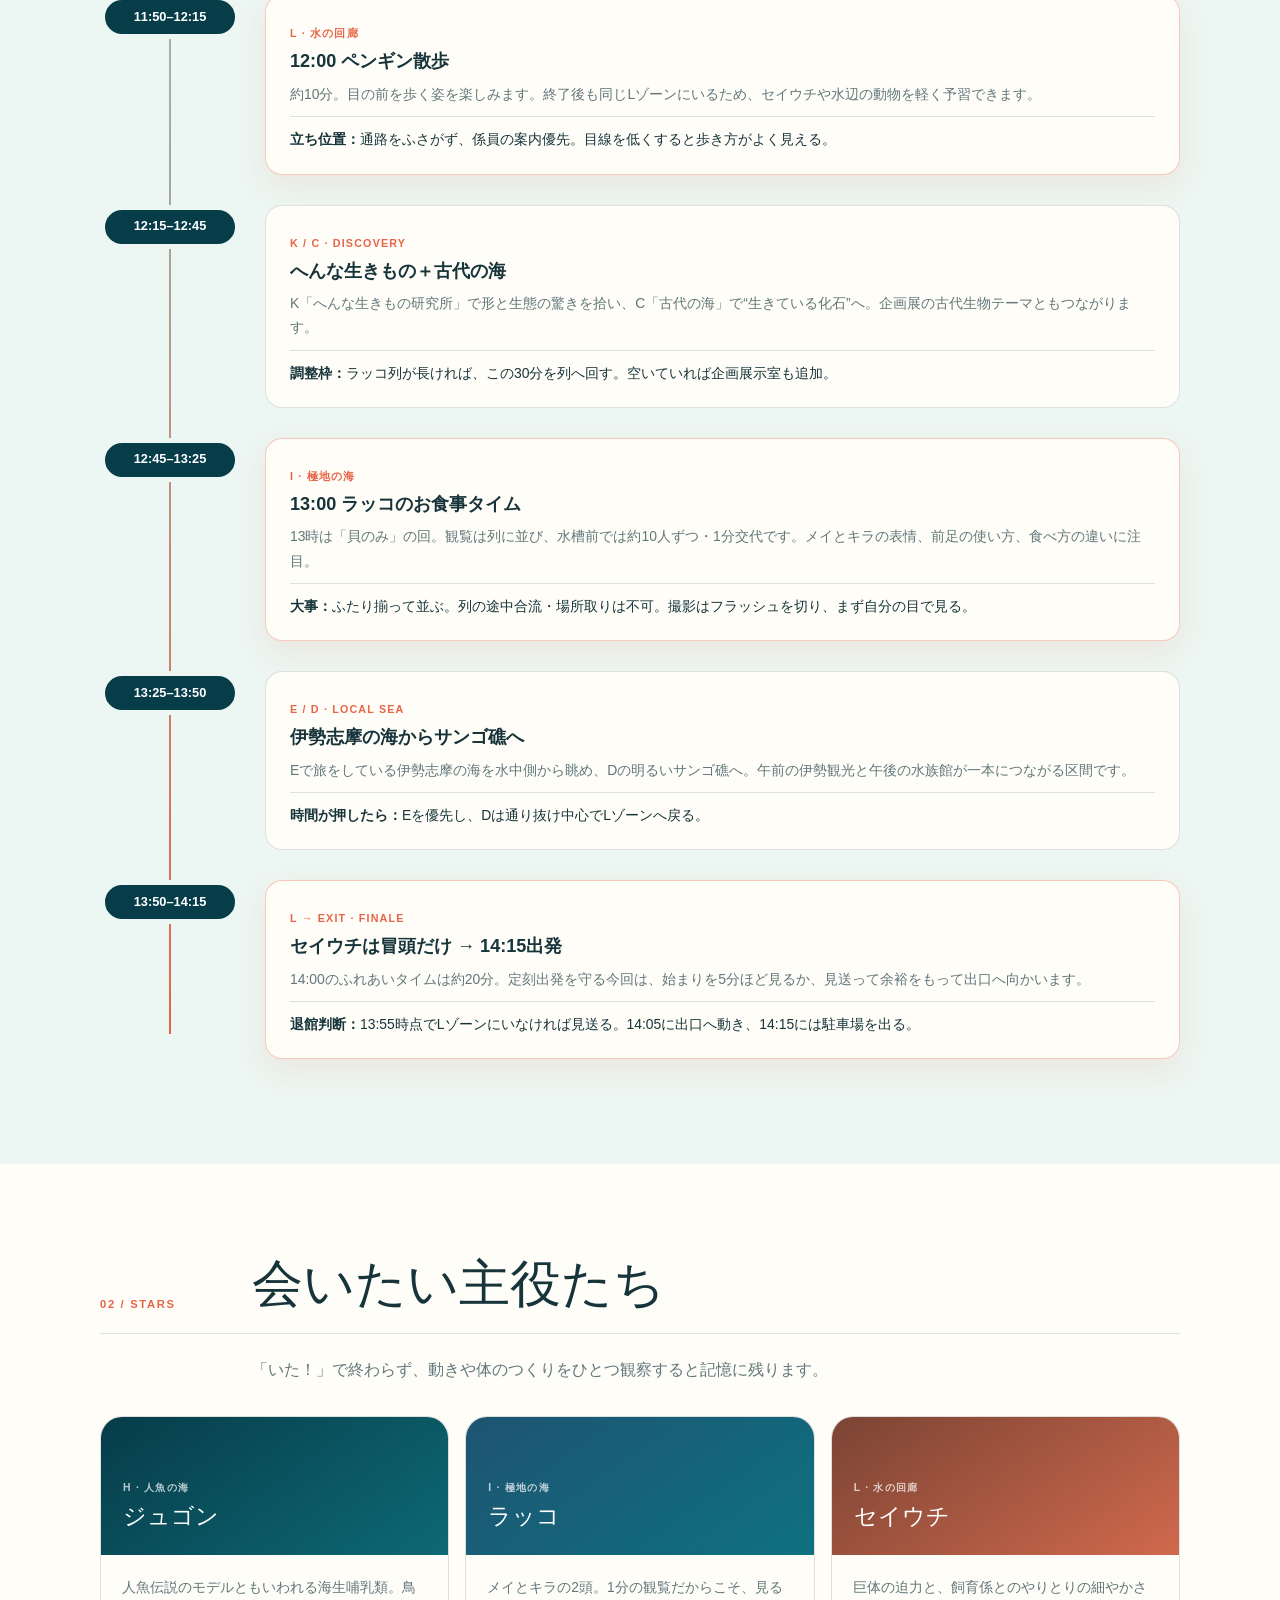
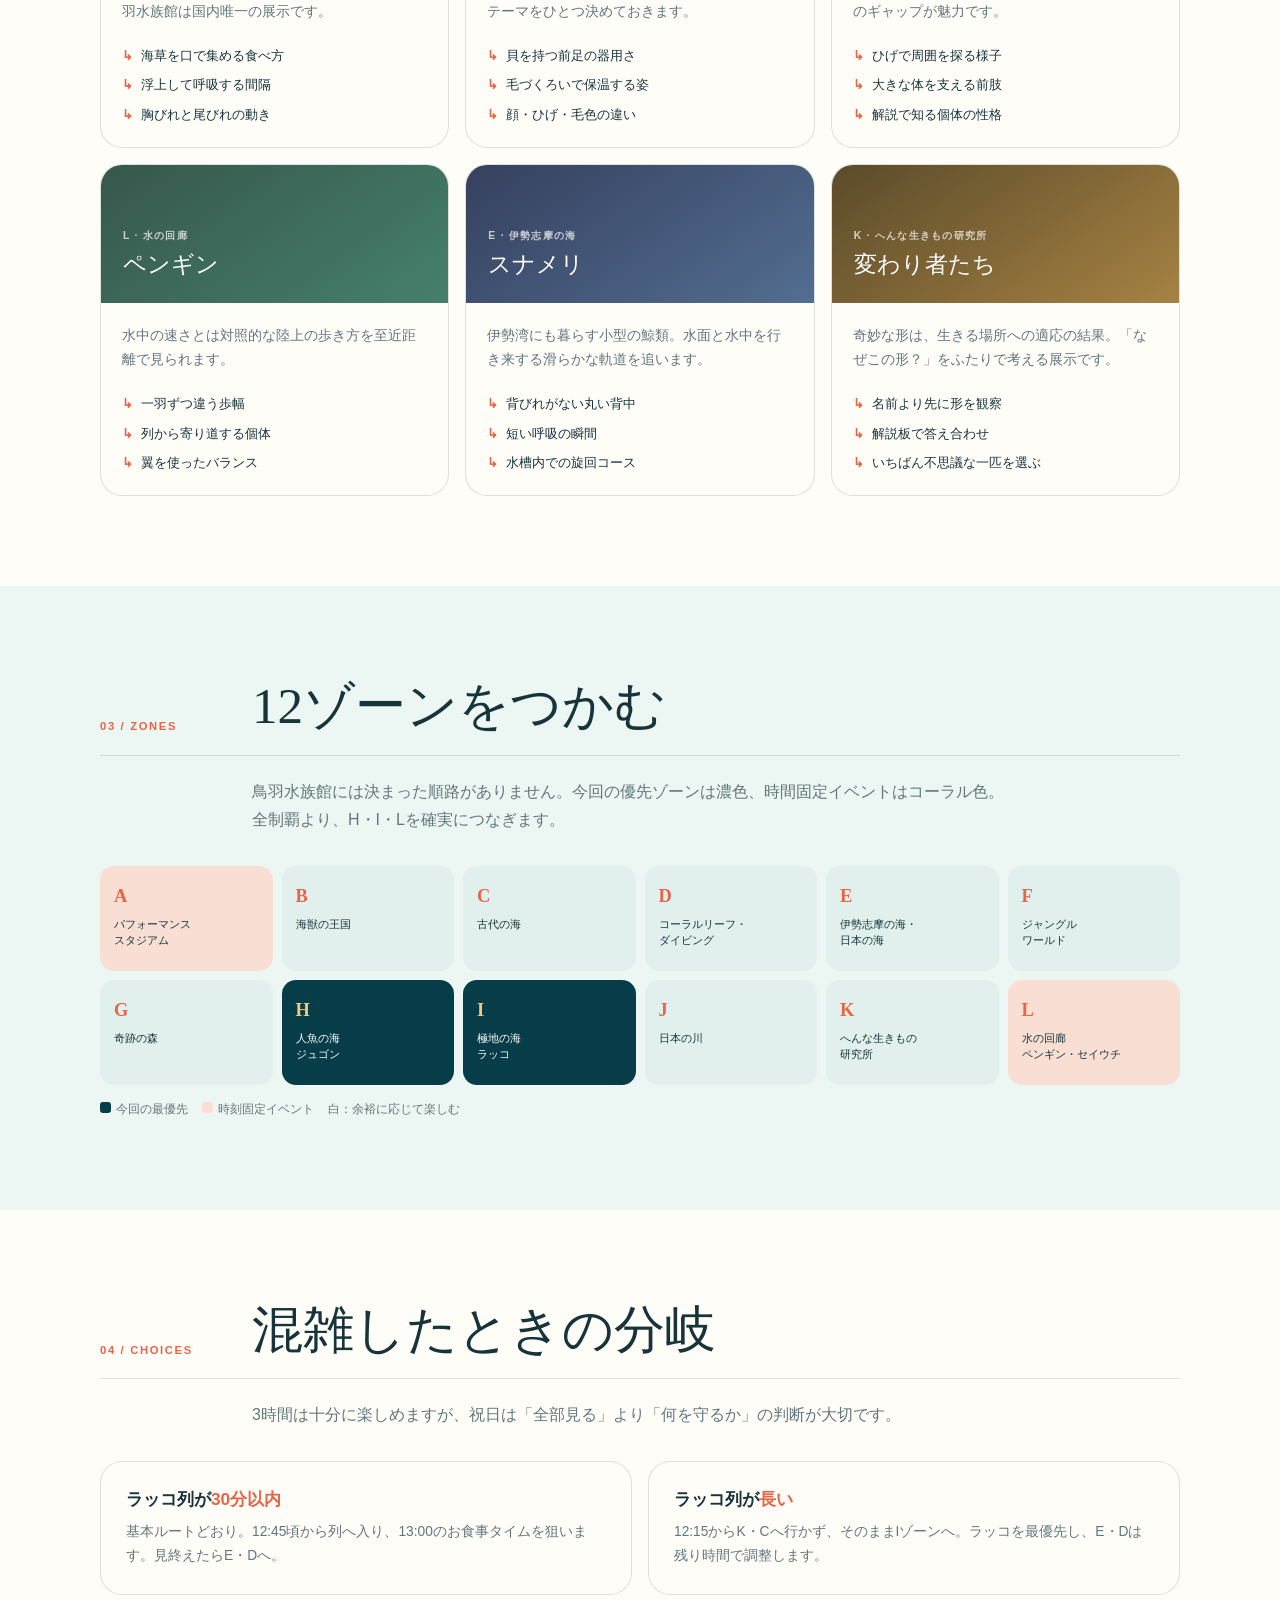
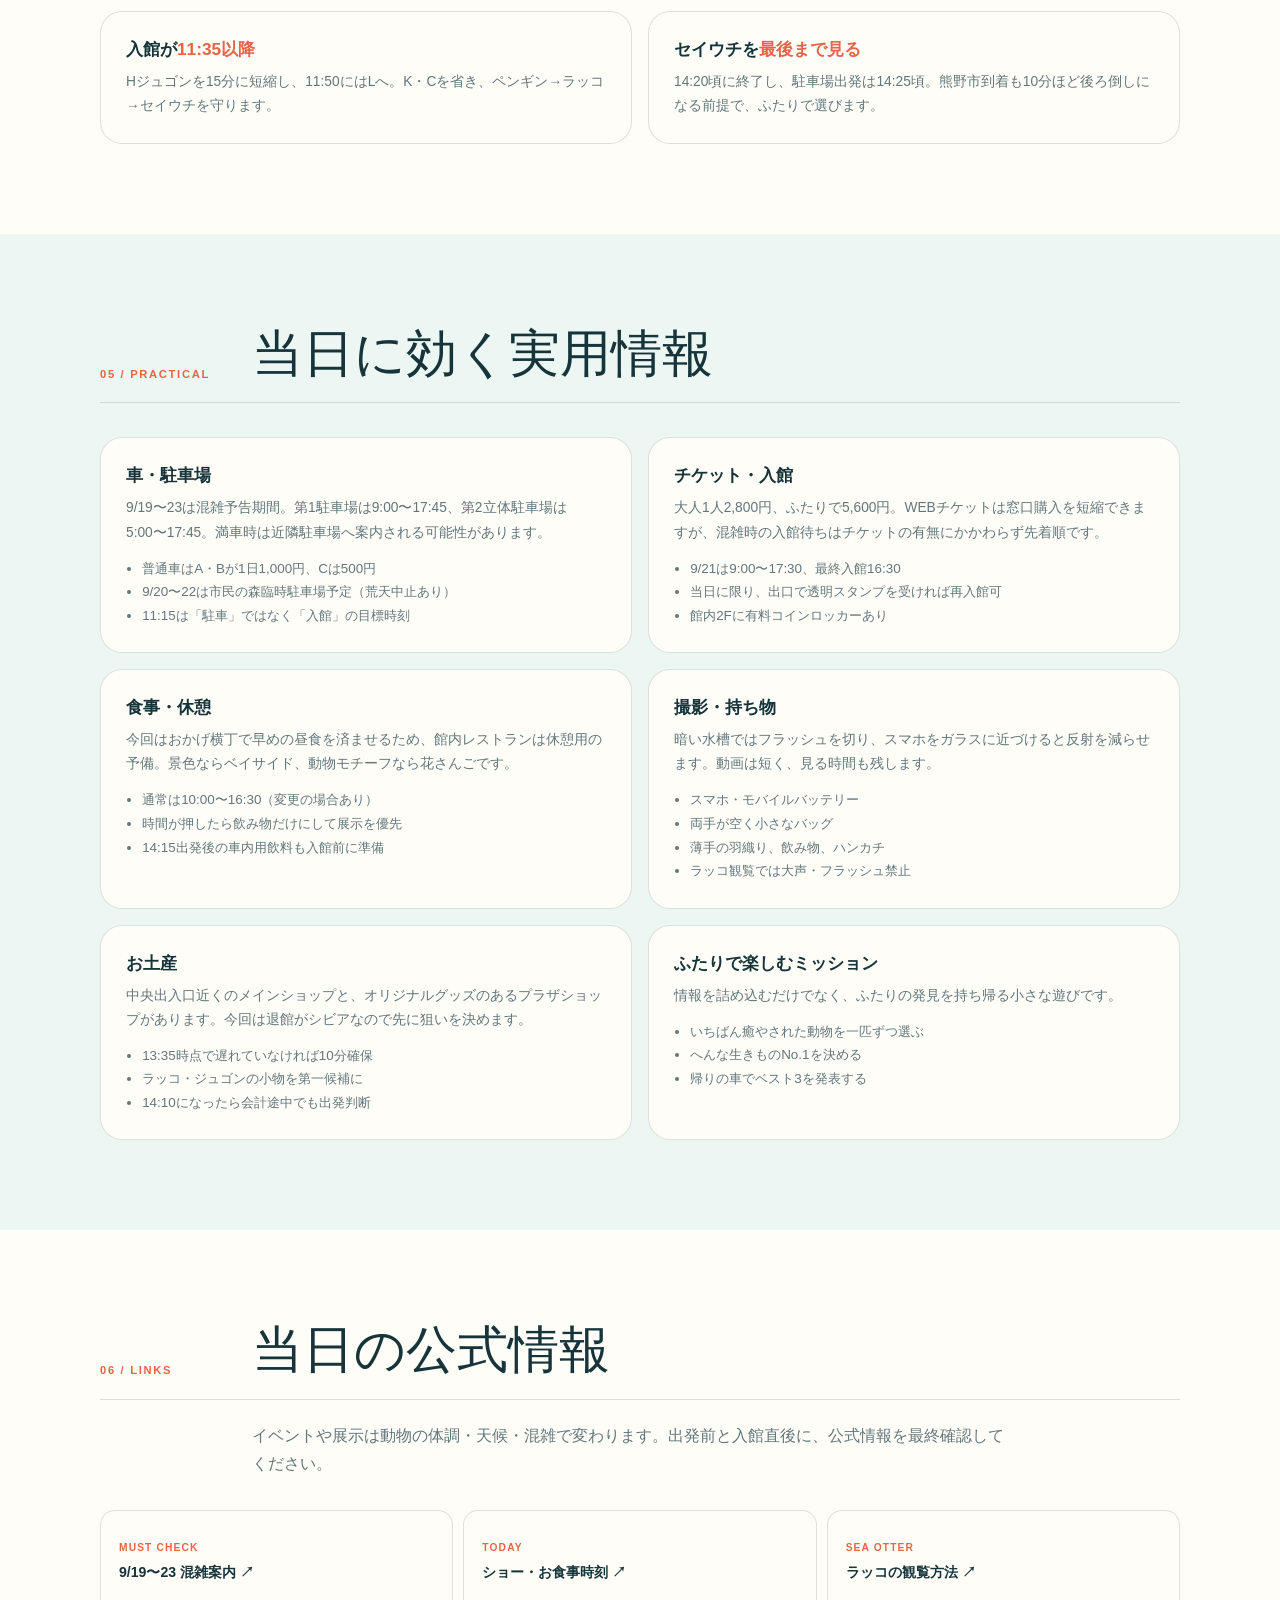
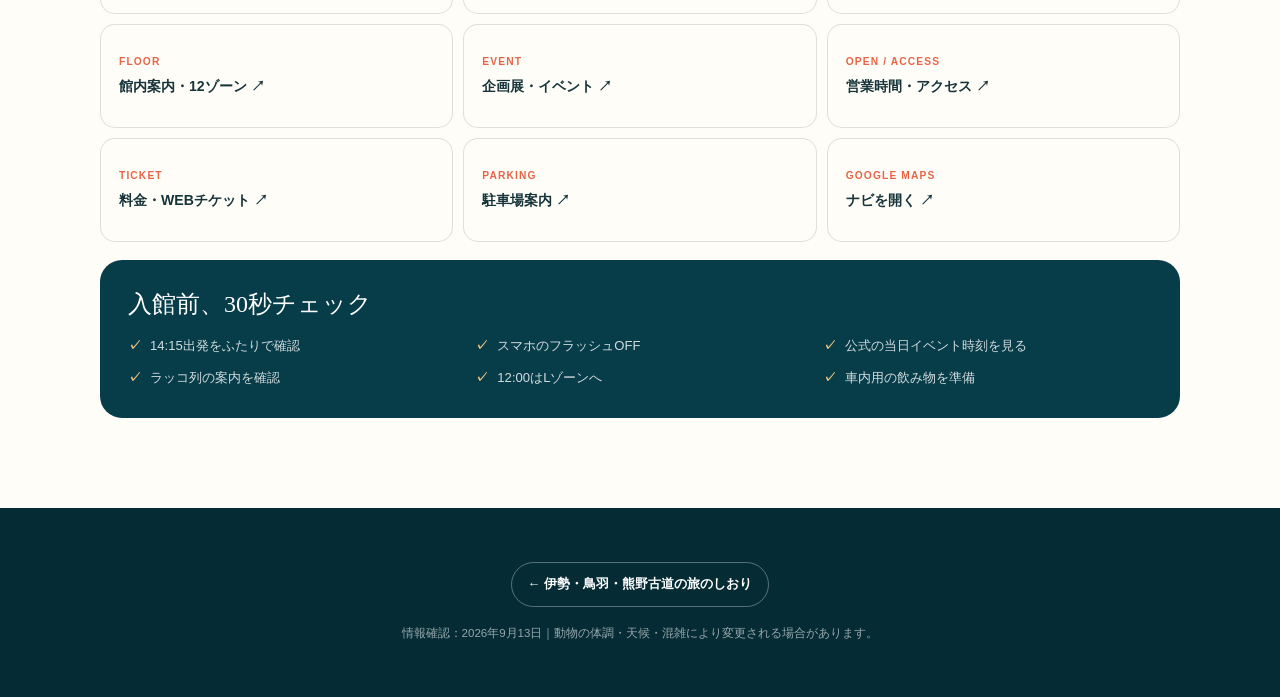
==== commit f0254085: "Fix aquarium guide time label alignment" ====
--- a/docs/toba-aquarium/index.html
+++ b/docs/toba-aquarium/index.html
@@ -76,8 +76,8 @@
 
     .route { position: relative; display: grid; gap: 0; margin: 0; padding: 0; list-style: none; }
     .route::before { content: ""; position: absolute; left: 69px; top: 40px; bottom: 40px; width: 2px; background: linear-gradient(var(--aqua), var(--coral)); }
-    .route li { position: relative; display: grid; grid-template-columns: 140px 1fr; gap: 25px; padding: 15px 0; }
-    .route time { position: relative; z-index: 1; justify-self: start; min-width: 140px; padding: 10px 12px; border: 5px solid var(--foam); border-radius: 999px; background: var(--deep); color: #fff; font-size: .8rem; font-weight: 900; text-align: center; font-variant-numeric: tabular-nums; }
+    .route li { position: relative; display: grid; grid-template-columns: 140px 1fr; align-items: start; gap: 25px; padding: 15px 0; }
+    .route time { position: relative; z-index: 1; display: inline-flex; align-items: center; justify-content: center; align-self: start; justify-self: start; width: 140px; min-width: 140px; min-height: 44px; padding: 8px 12px; border: 5px solid var(--foam); border-radius: 999px; background: var(--deep); color: #fff; font-size: .8rem; font-weight: 900; line-height: 1; text-align: center; white-space: nowrap; font-variant-numeric: tabular-nums; }
     .route-card { padding: 22px 24px; border: 1px solid var(--line); border-radius: 17px; background: var(--paper); }
     .route-card.feature { border-color: rgba(232,100,71,.34); box-shadow: 0 12px 30px rgba(232,100,71,.1); }
     .route-card small { color: var(--coral); font-size: .67rem; font-weight: 900; letter-spacing: .11em; }
@@ -161,7 +161,7 @@
       .lead { margin: -10px 0 25px; font-size: .88rem; }
       .route::before { left: 8px; }
       .route li { grid-template-columns: 1fr; gap: 8px; padding-left: 26px; }
-      .route time { min-width: 0; border-width: 4px; justify-self: start; }
+      .route time { width: auto; min-width: 0; min-height: 40px; padding: 7px 11px; border-width: 4px; justify-self: start; }
       .route-card { padding: 19px; }
       .animal-grid, .choice-grid, .practical-grid { grid-template-columns: 1fr; }
       .zone-map { grid-template-columns: 1fr 1fr; }
